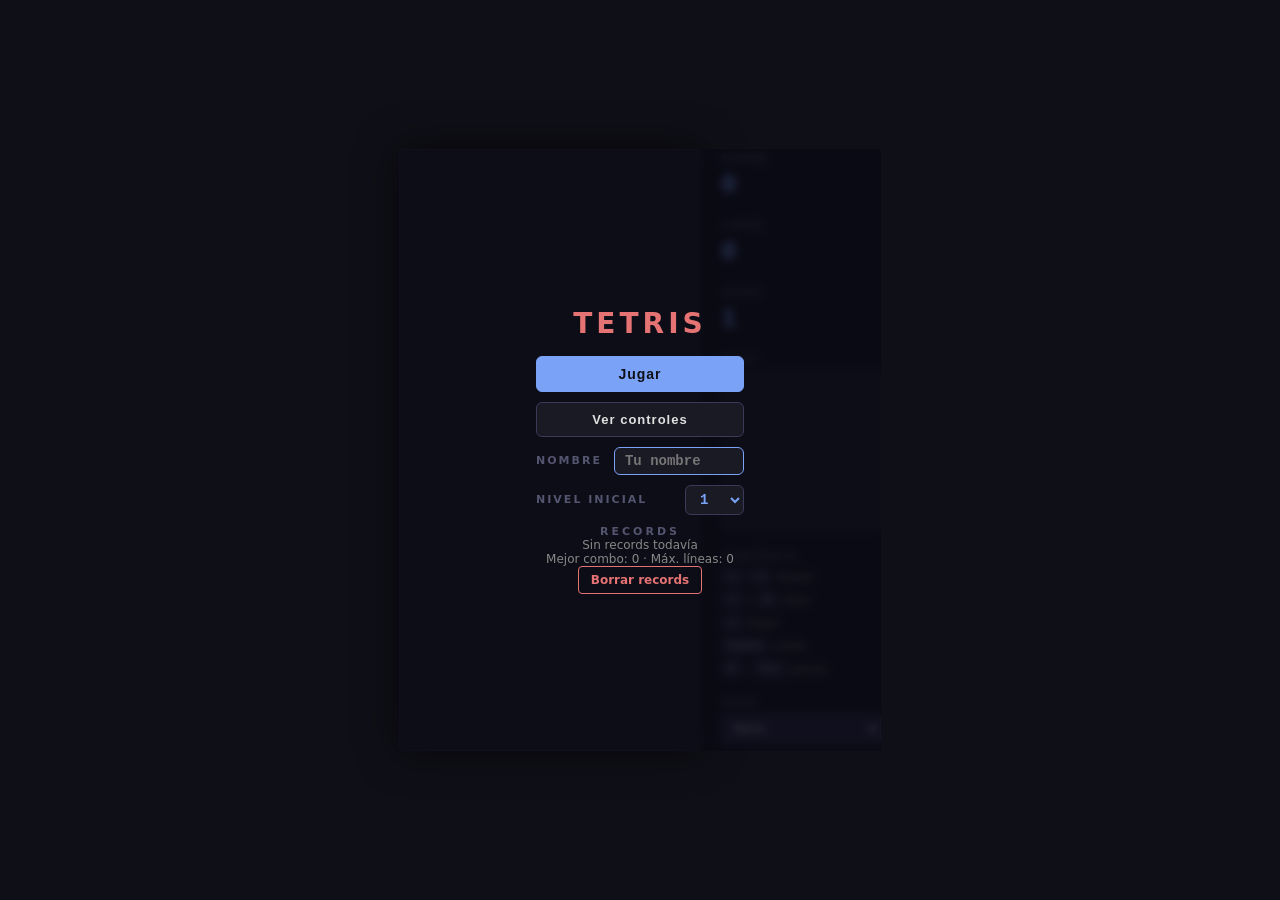
==== 03-claude-tetris/index.html @ 4aa4a39b "first commmit" ====
<!DOCTYPE html>
<html lang="es">
<head>
  <meta charset="UTF-8" />
  <meta name="viewport" content="width=device-width, initial-scale=1.0" />
  <title>Tetris</title>
  <link rel="stylesheet" href="style.css" />
</head>
<body>
  <div class="wrapper">
    <div class="game-container">
      <canvas id="board" width="300" height="600"></canvas>

      <aside class="panel">
        <div class="panel-section">
          <span class="label">SCORE</span>
          <span class="value" id="score">0</span>
        </div>
        <div class="panel-section">
          <span class="label">LINES</span>
          <span class="value" id="lines">0</span>
        </div>
        <div class="panel-section">
          <span class="label">LEVEL</span>
          <span class="value" id="level">1</span>
        </div>

        <div class="panel-section">
          <span class="label">NEXT</span>
          <canvas id="next-canvas" width="120" height="120"></canvas>
        </div>

        <div class="panel-section controls">
          <span class="label">CONTROLS</span>
          <ul>
            <li><kbd>←</kbd><kbd>→</kbd> mover</li>
            <li><kbd>↑</kbd> rotar</li>
            <li><kbd>↓</kbd> bajar</li>
            <li><kbd>Space</kbd> caída</li>
            <li><kbd>P</kbd> pausa</li>
          </ul>
        </div>
      </aside>
    </div>

    <div id="overlay" class="overlay hidden">
      <div class="overlay-box">
        <p id="overlay-title">GAME OVER</p>
        <p id="overlay-score"></p>
        <button id="restart-btn">Reiniciar</button>
      </div>
    </div>
  </div>

  <script src="game.js"></script>
  <script src="records.js"></script>
  <script src="skins.js"></script>
  <script src="pause-menu.js"></script>
</body>
</html>
---- 03-claude-tetris/style.css ----
*, *::before, *::after {
  box-sizing: border-box;
  margin: 0;
  padding: 0;
}

body {
  background: #0f0f17;
  color: #e0e0e0;
  font-family: system-ui, -apple-system, sans-serif;
  display: flex;
  align-items: center;
  justify-content: center;
  min-height: 100vh;
  user-select: none;
}

.wrapper {
  position: relative;
}

.game-container {
  display: flex;
  gap: 20px;
  align-items: flex-start;
}

#board {
  display: block;
  border: 1px solid #2a2a3a;
  background: #1a1a25;
  border-radius: 4px;
  box-shadow: 0 0 40px rgba(0, 0, 0, 0.6);
}

/* ---- Panel lateral ---- */
.panel {
  width: 160px;
  display: flex;
  flex-direction: column;
  gap: 20px;
  padding-top: 4px;
}

.panel-section {
  display: flex;
  flex-direction: column;
  gap: 6px;
}

.label {
  font-size: 10px;
  letter-spacing: 2px;
  color: #555570;
  font-weight: 600;
}

.value {
  font-family: 'Courier New', Courier, monospace;
  font-size: 26px;
  font-weight: 700;
  color: #7aa2f7;
  letter-spacing: 1px;
}

#next-canvas {
  display: block;
  border: 1px solid #2a2a3a;
  background: #1a1a25;
  border-radius: 4px;
}

/* ---- Controles ---- */
.controls ul {
  list-style: none;
  display: flex;
  flex-direction: column;
  gap: 6px;
}

.controls li {
  font-size: 12px;
  color: #888;
  display: flex;
  align-items: center;
  gap: 4px;
}

kbd {
  background: #22223a;
  border: 1px solid #3a3a5a;
  border-radius: 3px;
  padding: 1px 6px;
  font-size: 11px;
  font-family: inherit;
  color: #aaa;
}

/* ---- Overlay ---- */
.overlay {
  position: absolute;
  inset: 0;
  display: flex;
  align-items: center;
  justify-content: center;
  background: rgba(10, 10, 20, 0.75);
  backdrop-filter: blur(4px);
  border-radius: 4px;
}

.overlay.hidden {
  display: none;
}

.overlay-box {
  text-align: center;
  display: flex;
  flex-direction: column;
  gap: 12px;
  align-items: center;
}

#overlay-title {
  font-size: 28px;
  font-weight: 800;
  letter-spacing: 4px;
  color: #e57373;
}

#overlay-score {
  font-family: 'Courier New', Courier, monospace;
  font-size: 14px;
  color: #7aa2f7;
}

#restart-btn {
  margin-top: 8px;
  background: #7aa2f7;
  color: #0f0f17;
  border: none;
  border-radius: 6px;
  padding: 10px 28px;
  font-size: 14px;
  font-weight: 700;
  cursor: pointer;
  letter-spacing: 1px;
  transition: background 0.15s;
}

#restart-btn:hover {
  background: #9bbdff;
}

/* ---- Menú de pausa ---- */
#pause-menu {
  display: flex;
  flex-direction: column;
  gap: 10px;
  align-items: stretch;
  min-width: 200px;
  margin-top: 4px;
}

#pause-menu.hidden,
#pause-menu .hidden,
#restart-btn.hidden,
#overlay-score.hidden {
  display: none;
}

.pm-btn {
  background: #1a1a25;
  color: #e0e0e0;
  border: 1px solid #3a3a5a;
  border-radius: 6px;
  padding: 9px 20px;
  font-size: 13px;
  font-weight: 600;
  letter-spacing: 1px;
  cursor: pointer;
  transition: background 0.15s, border-color 0.15s;
}

.pm-btn:hover {
  background: #22223a;
  border-color: #7aa2f7;
}

.pm-btn-primary {
  background: #7aa2f7;
  color: #0f0f17;
  border-color: #7aa2f7;
  font-weight: 700;
  font-size: 14px;
}

.pm-btn-primary:hover {
  background: #9bbdff;
  border-color: #9bbdff;
}

#pm-controls-list {
  list-style: none;
  display: flex;
  flex-direction: column;
  gap: 6px;
  text-align: left;
  padding: 10px 12px;
  background: #1a1a25;
  border: 1px solid #2a2a3a;
  border-radius: 6px;
}

#pm-controls-list li {
  font-size: 12px;
  color: #888;
  display: flex;
  align-items: center;
  gap: 4px;
}

#pm-level-row {
  display: flex;
  align-items: center;
  justify-content: space-between;
  gap: 12px;
  font-size: 11px;
  letter-spacing: 2px;
  color: #555570;
  font-weight: 600;
  text-transform: uppercase;
}

#pm-name-row {
  display: flex;
  align-items: center;
  justify-content: space-between;
  gap: 12px;
  font-size: 11px;
  letter-spacing: 2px;
  color: #555570;
  font-weight: 600;
  text-transform: uppercase;
}

#pm-name-row.hidden {
  display: none;
}

#player-name {
  font-family: 'Courier New', Courier, monospace;
  font-size: 14px;
  font-weight: 700;
  color: #e0e0e0;
  background: #1a1a25;
  border: 1px solid #3a3a5a;
  border-radius: 6px;
  padding: 5px 10px;
  width: 130px;
  outline: none;
  user-select: text;
}

#player-name:focus {
  border-color: #7aa2f7;
}

#start-level {
  font-family: 'Courier New', Courier, monospace;
  font-size: 14px;
  font-weight: 700;
  color: #7aa2f7;
  background: #1a1a25;
  border: 1px solid #3a3a5a;
  border-radius: 6px;
  padding: 5px 10px;
  cursor: pointer;
}

#start-level:focus {
  outline: none;
  border-color: #7aa2f7;
}

#start-extras:empty {
  display: none;
}

/* ---- Records ---- */
#records-box {
  display: flex;
  flex-direction: column;
  align-items: center;
  gap: 8px;
  margin-top: 4px;
  font-family: 'Courier New', Courier, monospace;
}

.records-title {
  font-size: 11px;
  letter-spacing: 3px;
  color: #555570;
  font-weight: 700;
}

.records-empty,
.records-stats,
.records-msg {
  font-size: 12px;
  color: #888;
}

.records-msg {
  color: #ffd54f;
}

.records-table {
  border-collapse: collapse;
  font-size: 12px;
  color: #c0c0d0;
}

.records-table th,
.records-table td {
  padding: 2px 8px;
  text-align: right;
  white-space: nowrap;
}

.records-table th {
  font-size: 10px;
  letter-spacing: 1px;
  color: #555570;
  font-weight: 600;
  border-bottom: 1px solid #2a2a3a;
}

.records-table .records-name {
  text-align: left;
}

.records-table .records-date {
  color: #666;
}

.records-table tr.is-new td {
  color: #ffd54f;
  font-weight: 700;
}

.records-form-row {
  display: flex;
  gap: 6px;
}

.records-input {
  background: #1a1a25;
  border: 1px solid #3a3a5a;
  border-radius: 4px;
  color: #e0e0e0;
  padding: 6px 8px;
  font-size: 13px;
  font-family: inherit;
  width: 140px;
  outline: none;
  user-select: text;
}

.records-input:focus {
  border-color: #7aa2f7;
}

.records-btn {
  background: #7aa2f7;
  color: #0f0f17;
  border: none;
  border-radius: 4px;
  padding: 6px 12px;
  font-size: 12px;
  font-weight: 700;
  cursor: pointer;
  font-family: inherit;
  transition: background 0.15s;
}

.records-btn:hover {
  background: #9bbdff;
}

.records-btn-danger {
  background: transparent;
  color: #e57373;
  border: 1px solid #e57373;
}

.records-btn-danger:hover {
  background: rgba(229, 115, 115, 0.15);
}

/* ---- Skins ---- */
#skin-select {
  background: #22223a;
  color: #e0e0e0;
  border: 1px solid #3a3a5a;
  border-radius: 4px;
  padding: 6px 8px;
  font-size: 12px;
  font-family: inherit;
  cursor: pointer;
  outline: none;
}

#skin-select:focus {
  border-color: #7aa2f7;
}

#skin-select option {
  background: #1a1a25;
  color: #e0e0e0;
}

body[data-skin="neon"] {
  background: #000;
}

body[data-skin="neon"] #board,
body[data-skin="neon"] #next-canvas {
  background: #050508;
  border-color: #1f1f3a;
  box-shadow: 0 0 30px rgba(0, 240, 255, 0.25);
}

body[data-skin="pastel"] {
  background: #2b2540;
}

body[data-skin="pastel"] #board,
body[data-skin="pastel"] #next-canvas {
  background: #332c4d;
  border-color: #4a4066;
}

body[data-skin="pixel"] {
  background: #1b1b1b;
}

body[data-skin="pixel"] #board,
body[data-skin="pixel"] #next-canvas {
  background: #242424;
  border-color: #3a3a3a;
  image-rendering: pixelated;
}

/* El overlay cubre también el panel lateral: dejar pasar los clics fuera de la
   caja central para poder cambiar el skin en pausa / game over. */
.overlay {
  pointer-events: none;
}

.overlay-box {
  pointer-events: auto;
}
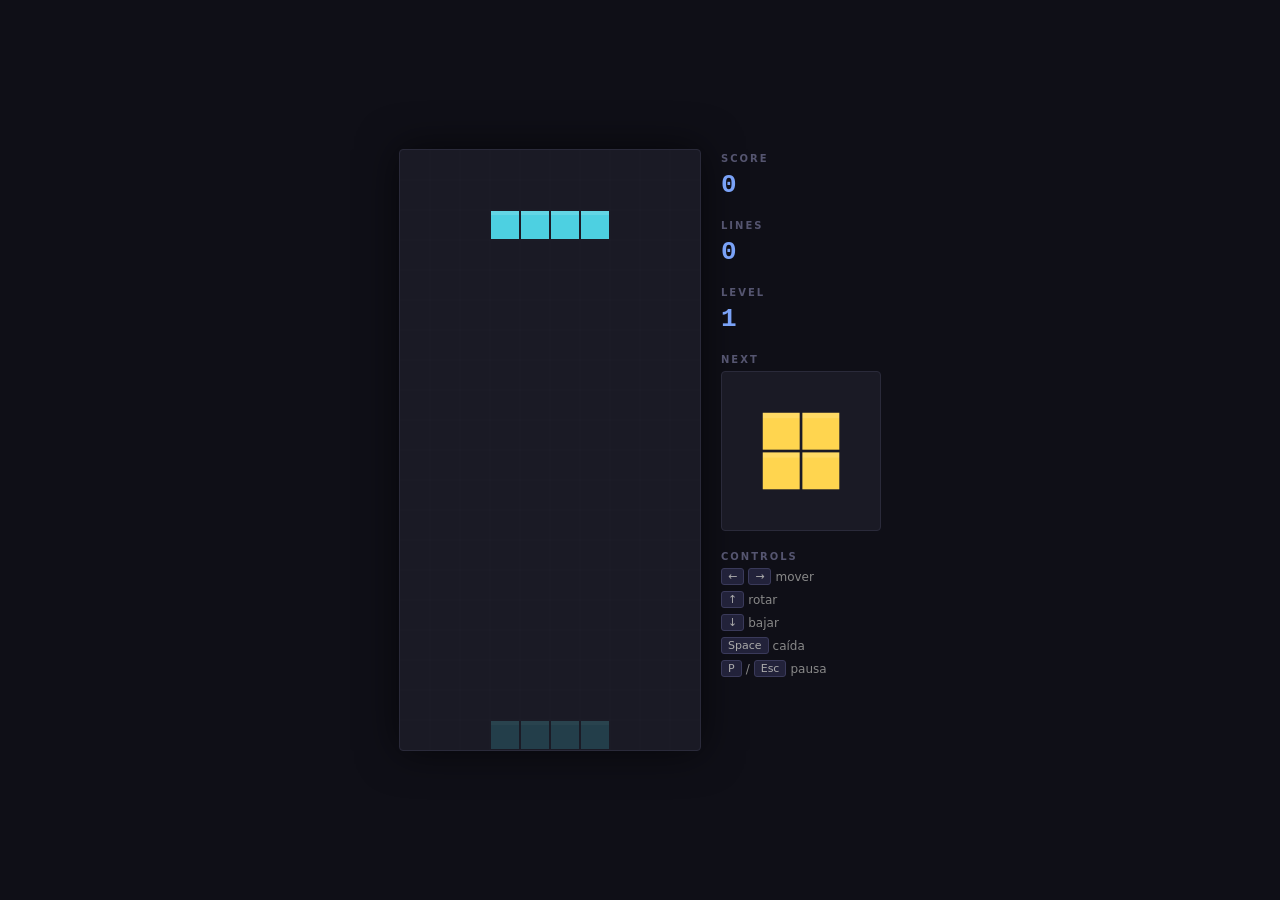
==== commit 7ab2b411: "Añadir menú de pausa completo Al pausar con P o Escape el overlay muestra un menú con: - Reanudar: v" ====
--- a/03-claude-tetris/index.html
+++ b/03-claude-tetris/index.html
@@ -37,7 +37,7 @@
             <li><kbd>↑</kbd> rotar</li>
             <li><kbd>↓</kbd> bajar</li>
             <li><kbd>Space</kbd> caída</li>
-            <li><kbd>P</kbd> pausa</li>
+            <li><kbd>P</kbd> / <kbd>Esc</kbd> pausa</li>
           </ul>
         </div>
       </aside>
@@ -47,14 +47,30 @@
       <div class="overlay-box">
         <p id="overlay-title">GAME OVER</p>
         <p id="overlay-score"></p>
+
+        <div id="pause-menu" class="hidden">
+          <button id="pm-resume" type="button">Reanudar</button>
+          <button id="pm-restart" type="button">Reiniciar</button>
+          <button id="pm-controls" type="button" aria-expanded="false">Ver controles</button>
+          <ul id="pm-controls-list" class="hidden">
+            <li><kbd>←</kbd><kbd>→</kbd> mover</li>
+            <li><kbd>↑</kbd> / <kbd>X</kbd> rotar</li>
+            <li><kbd>↓</kbd> bajar</li>
+            <li><kbd>Space</kbd> caída instantánea</li>
+            <li><kbd>P</kbd> / <kbd>Esc</kbd> pausa</li>
+          </ul>
+          <label class="pm-level">
+            <span>Nivel inicial</span>
+            <select id="start-level"></select>
+          </label>
+          <p class="pm-hint">Se aplica en la próxima partida</p>
+        </div>
+
         <button id="restart-btn">Reiniciar</button>
       </div>
     </div>
   </div>
 
   <script src="game.js"></script>
-  <script src="records.js"></script>
-  <script src="skins.js"></script>
-  <script src="pause-menu.js"></script>
 </body>
 </html>
--- a/03-claude-tetris/style.css
+++ b/03-claude-tetris/style.css
@@ -158,45 +158,41 @@
   gap: 10px;
   align-items: stretch;
   min-width: 200px;
-  margin-top: 4px;
-}
-
-#pause-menu.hidden,
-#pause-menu .hidden,
-#restart-btn.hidden,
-#overlay-score.hidden {
-  display: none;
-}
-
-.pm-btn {
-  background: #1a1a25;
+}
+
+#pause-menu.hidden {
+  display: none;
+}
+
+#pause-menu button {
+  background: #22223a;
   color: #e0e0e0;
   border: 1px solid #3a3a5a;
   border-radius: 6px;
   padding: 9px 20px;
-  font-size: 13px;
+  font-size: 14px;
   font-weight: 600;
-  letter-spacing: 1px;
   cursor: pointer;
+  letter-spacing: 1px;
   transition: background 0.15s, border-color 0.15s;
 }
 
-.pm-btn:hover {
-  background: #22223a;
+#pause-menu button:hover,
+#pause-menu button:focus-visible {
+  background: #2e2e4a;
   border-color: #7aa2f7;
-}
-
-.pm-btn-primary {
+  outline: none;
+}
+
+#pause-menu #pm-resume {
   background: #7aa2f7;
   color: #0f0f17;
   border-color: #7aa2f7;
-  font-weight: 700;
-  font-size: 14px;
-}
-
-.pm-btn-primary:hover {
+}
+
+#pause-menu #pm-resume:hover,
+#pause-menu #pm-resume:focus-visible {
   background: #9bbdff;
-  border-color: #9bbdff;
 }
 
 #pm-controls-list {
@@ -204,259 +200,52 @@
   display: flex;
   flex-direction: column;
   gap: 6px;
+  padding: 8px 12px;
+  background: rgba(34, 34, 58, 0.5);
+  border-radius: 6px;
   text-align: left;
-  padding: 10px 12px;
-  background: #1a1a25;
-  border: 1px solid #2a2a3a;
-  border-radius: 6px;
+}
+
+#pm-controls-list.hidden {
+  display: none;
 }
 
 #pm-controls-list li {
   font-size: 12px;
-  color: #888;
+  color: #aaa;
   display: flex;
   align-items: center;
   gap: 4px;
 }
 
-#pm-level-row {
+.pm-level {
   display: flex;
   align-items: center;
   justify-content: space-between;
   gap: 12px;
-  font-size: 11px;
-  letter-spacing: 2px;
-  color: #555570;
-  font-weight: 600;
-  text-transform: uppercase;
-}
-
-#pm-name-row {
-  display: flex;
-  align-items: center;
-  justify-content: space-between;
-  gap: 12px;
-  font-size: 11px;
-  letter-spacing: 2px;
-  color: #555570;
-  font-weight: 600;
-  text-transform: uppercase;
-}
-
-#pm-name-row.hidden {
-  display: none;
-}
-
-#player-name {
-  font-family: 'Courier New', Courier, monospace;
-  font-size: 14px;
-  font-weight: 700;
-  color: #e0e0e0;
-  background: #1a1a25;
-  border: 1px solid #3a3a5a;
-  border-radius: 6px;
-  padding: 5px 10px;
-  width: 130px;
-  outline: none;
-  user-select: text;
-}
-
-#player-name:focus {
-  border-color: #7aa2f7;
-}
-
-#start-level {
-  font-family: 'Courier New', Courier, monospace;
-  font-size: 14px;
-  font-weight: 700;
-  color: #7aa2f7;
-  background: #1a1a25;
-  border: 1px solid #3a3a5a;
-  border-radius: 6px;
-  padding: 5px 10px;
-  cursor: pointer;
-}
-
-#start-level:focus {
-  outline: none;
-  border-color: #7aa2f7;
-}
-
-#start-extras:empty {
-  display: none;
-}
-
-/* ---- Records ---- */
-#records-box {
-  display: flex;
-  flex-direction: column;
-  align-items: center;
-  gap: 8px;
-  margin-top: 4px;
-  font-family: 'Courier New', Courier, monospace;
-}
-
-.records-title {
-  font-size: 11px;
-  letter-spacing: 3px;
-  color: #555570;
-  font-weight: 700;
-}
-
-.records-empty,
-.records-stats,
-.records-msg {
   font-size: 12px;
   color: #888;
-}
-
-.records-msg {
-  color: #ffd54f;
-}
-
-.records-table {
-  border-collapse: collapse;
-  font-size: 12px;
-  color: #c0c0d0;
-}
-
-.records-table th,
-.records-table td {
-  padding: 2px 8px;
-  text-align: right;
-  white-space: nowrap;
-}
-
-.records-table th {
-  font-size: 10px;
-  letter-spacing: 1px;
-  color: #555570;
-  font-weight: 600;
-  border-bottom: 1px solid #2a2a3a;
-}
-
-.records-table .records-name {
-  text-align: left;
-}
-
-.records-table .records-date {
-  color: #666;
-}
-
-.records-table tr.is-new td {
-  color: #ffd54f;
-  font-weight: 700;
-}
-
-.records-form-row {
-  display: flex;
-  gap: 6px;
-}
-
-.records-input {
-  background: #1a1a25;
-  border: 1px solid #3a3a5a;
-  border-radius: 4px;
-  color: #e0e0e0;
-  padding: 6px 8px;
-  font-size: 13px;
-  font-family: inherit;
-  width: 140px;
-  outline: none;
-  user-select: text;
-}
-
-.records-input:focus {
-  border-color: #7aa2f7;
-}
-
-.records-btn {
-  background: #7aa2f7;
-  color: #0f0f17;
-  border: none;
-  border-radius: 4px;
-  padding: 6px 12px;
-  font-size: 12px;
-  font-weight: 700;
-  cursor: pointer;
-  font-family: inherit;
-  transition: background 0.15s;
-}
-
-.records-btn:hover {
-  background: #9bbdff;
-}
-
-.records-btn-danger {
-  background: transparent;
-  color: #e57373;
-  border: 1px solid #e57373;
-}
-
-.records-btn-danger:hover {
-  background: rgba(229, 115, 115, 0.15);
-}
-
-/* ---- Skins ---- */
-#skin-select {
+  letter-spacing: 1px;
+}
+
+#start-level {
   background: #22223a;
   color: #e0e0e0;
   border: 1px solid #3a3a5a;
-  border-radius: 4px;
-  padding: 6px 8px;
-  font-size: 12px;
-  font-family: inherit;
+  border-radius: 6px;
+  padding: 5px 8px;
+  font-size: 13px;
+  font-family: 'Courier New', Courier, monospace;
   cursor: pointer;
-  outline: none;
-}
-
-#skin-select:focus {
-  border-color: #7aa2f7;
-}
-
-#skin-select option {
-  background: #1a1a25;
-  color: #e0e0e0;
-}
-
-body[data-skin="neon"] {
-  background: #000;
-}
-
-body[data-skin="neon"] #board,
-body[data-skin="neon"] #next-canvas {
-  background: #050508;
-  border-color: #1f1f3a;
-  box-shadow: 0 0 30px rgba(0, 240, 255, 0.25);
-}
-
-body[data-skin="pastel"] {
-  background: #2b2540;
-}
-
-body[data-skin="pastel"] #board,
-body[data-skin="pastel"] #next-canvas {
-  background: #332c4d;
-  border-color: #4a4066;
-}
-
-body[data-skin="pixel"] {
-  background: #1b1b1b;
-}
-
-body[data-skin="pixel"] #board,
-body[data-skin="pixel"] #next-canvas {
-  background: #242424;
-  border-color: #3a3a3a;
-  image-rendering: pixelated;
-}
-
-/* El overlay cubre también el panel lateral: dejar pasar los clics fuera de la
-   caja central para poder cambiar el skin en pausa / game over. */
-.overlay {
-  pointer-events: none;
-}
-
-.overlay-box {
-  pointer-events: auto;
-}
+}
+
+.pm-hint {
+  font-size: 10px;
+  color: #555570;
+  letter-spacing: 1px;
+}
+
+#restart-btn.hidden,
+#overlay-score.hidden {
+  display: none;
+}
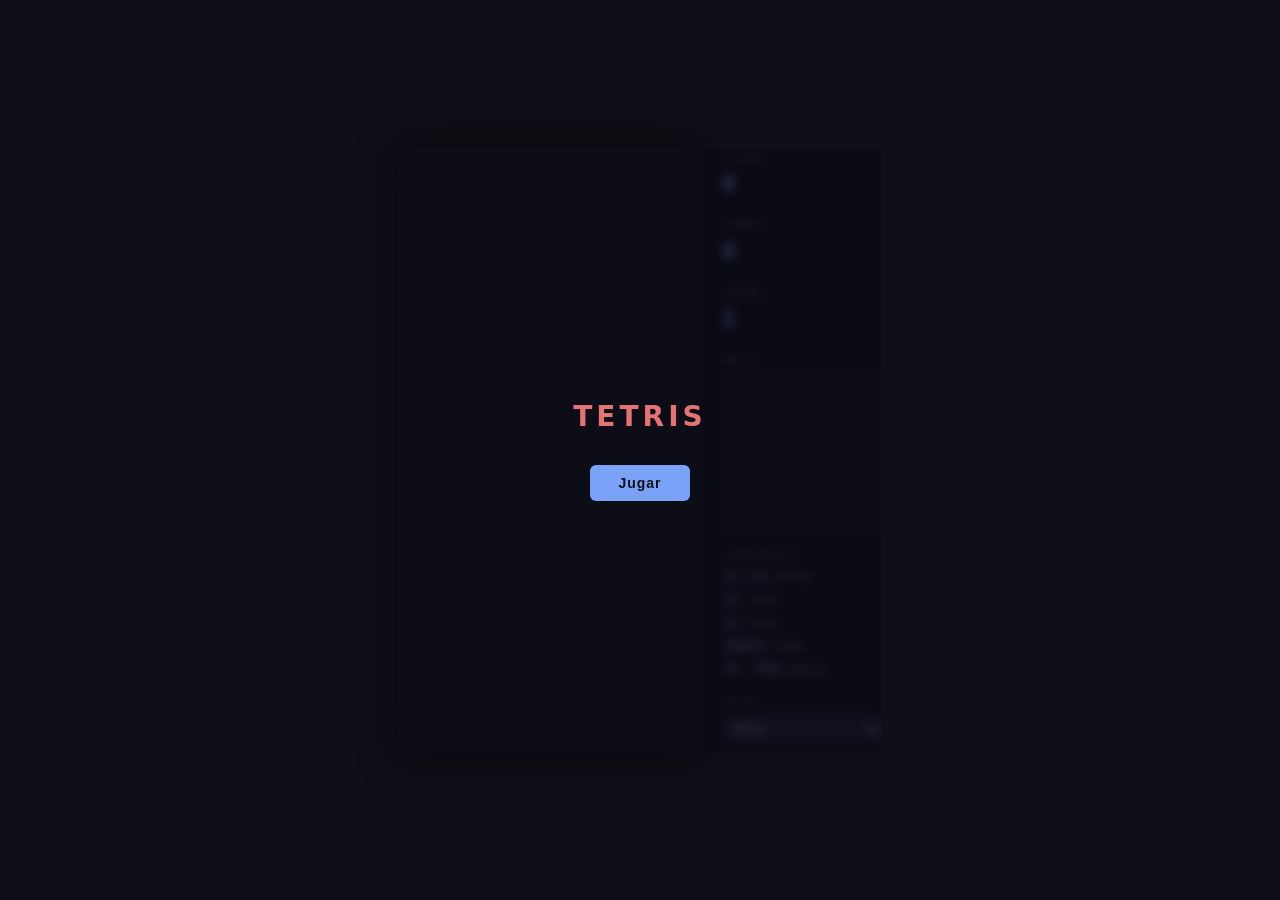
==== commit a35e6e0f: "Add visual skins (Retro, Neon, Pastel, Pixel art) New skins.js exposes window.Skins with four comple" ====
--- a/03-claude-tetris/index.html
+++ b/03-claude-tetris/index.html
@@ -72,5 +72,7 @@
   </div>
 
   <script src="game.js"></script>
+  <script src="skins.js"></script>
+  <script src="records.js"></script>
 </body>
 </html>
--- a/03-claude-tetris/style.css
+++ b/03-claude-tetris/style.css
@@ -249,3 +249,193 @@
 #overlay-score.hidden {
   display: none;
 }
+
+/* ---- Records ---- */
+#records-box {
+  display: flex;
+  flex-direction: column;
+  align-items: center;
+  gap: 10px;
+  width: 270px;
+  max-width: 100%;
+}
+
+.records-table {
+  width: 100%;
+  border-collapse: collapse;
+  font-family: 'Courier New', Courier, monospace;
+  font-size: 12px;
+  color: #c0c0d0;
+}
+
+.records-table th {
+  font-size: 9px;
+  letter-spacing: 1.5px;
+  color: #555570;
+  font-weight: 600;
+  text-align: left;
+  padding: 2px 4px;
+  border-bottom: 1px solid #2a2a3a;
+}
+
+.records-table td {
+  padding: 3px 4px;
+  text-align: left;
+  white-space: nowrap;
+  overflow: hidden;
+  text-overflow: ellipsis;
+  max-width: 90px;
+}
+
+.records-table th:nth-child(3),
+.records-table td:nth-child(3),
+.records-table th:nth-child(4),
+.records-table td:nth-child(4) {
+  text-align: right;
+}
+
+.records-table tr.is-new td {
+  color: #ffd54f;
+  font-weight: 700;
+  background: rgba(255, 213, 79, 0.08);
+}
+
+.records-table .records-empty td {
+  text-align: center;
+  color: #666;
+  font-style: italic;
+  padding: 8px 4px;
+}
+
+.records-stats {
+  font-size: 11px;
+  letter-spacing: 1px;
+  color: #7aa2f7;
+  font-family: 'Courier New', Courier, monospace;
+}
+
+.records-form {
+  display: flex;
+  flex-wrap: wrap;
+  justify-content: center;
+  align-items: center;
+  gap: 6px;
+}
+
+.records-msg {
+  width: 100%;
+  font-size: 12px;
+  color: #ffd54f;
+  letter-spacing: 1px;
+}
+
+#player-name {
+  background: #1a1a25;
+  border: 1px solid #3a3a5a;
+  border-radius: 4px;
+  color: #e0e0e0;
+  padding: 6px 8px;
+  font-size: 13px;
+  width: 150px;
+  outline: none;
+}
+
+#player-name:focus {
+  border-color: #7aa2f7;
+}
+
+.records-save,
+.records-reset {
+  border: none;
+  border-radius: 4px;
+  padding: 6px 12px;
+  font-size: 12px;
+  font-weight: 700;
+  cursor: pointer;
+  letter-spacing: 1px;
+  transition: background 0.15s;
+}
+
+.records-save {
+  background: #ffd54f;
+  color: #0f0f17;
+}
+
+.records-save:hover {
+  background: #ffe082;
+}
+
+.records-reset {
+  background: transparent;
+  color: #888;
+  border: 1px solid #3a3a5a;
+}
+
+.records-reset:hover {
+  color: #e57373;
+  border-color: #e57373;
+}
+
+/* ---- Skins ---- */
+#skin-select {
+  background: #22223a;
+  color: #e0e0e0;
+  border: 1px solid #3a3a5a;
+  border-radius: 4px;
+  padding: 6px 8px;
+  font-size: 12px;
+  font-family: inherit;
+  cursor: pointer;
+  outline: none;
+}
+
+#skin-select:focus {
+  border-color: #7aa2f7;
+}
+
+#skin-select option {
+  background: #1a1a25;
+  color: #e0e0e0;
+}
+
+body[data-skin="neon"] {
+  background: #000;
+}
+
+body[data-skin="neon"] #board,
+body[data-skin="neon"] #next-canvas {
+  background: #050508;
+  border-color: #1f1f3a;
+  box-shadow: 0 0 30px rgba(0, 240, 255, 0.25);
+}
+
+body[data-skin="pastel"] {
+  background: #2b2540;
+}
+
+body[data-skin="pastel"] #board,
+body[data-skin="pastel"] #next-canvas {
+  background: #332c4d;
+  border-color: #4a4066;
+}
+
+body[data-skin="pixel"] {
+  background: #1b1b1b;
+}
+
+body[data-skin="pixel"] #board,
+body[data-skin="pixel"] #next-canvas {
+  background: #242424;
+  border-color: #3a3a3a;
+  image-rendering: pixelated;
+}
+
+/* El overlay cubre también el panel lateral: dejar pasar los clics fuera de la
+   caja central para poder cambiar el skin en pausa / game over. */
+.overlay {
+  pointer-events: none;
+}
+
+.overlay-box {
+  pointer-events: auto;
+}
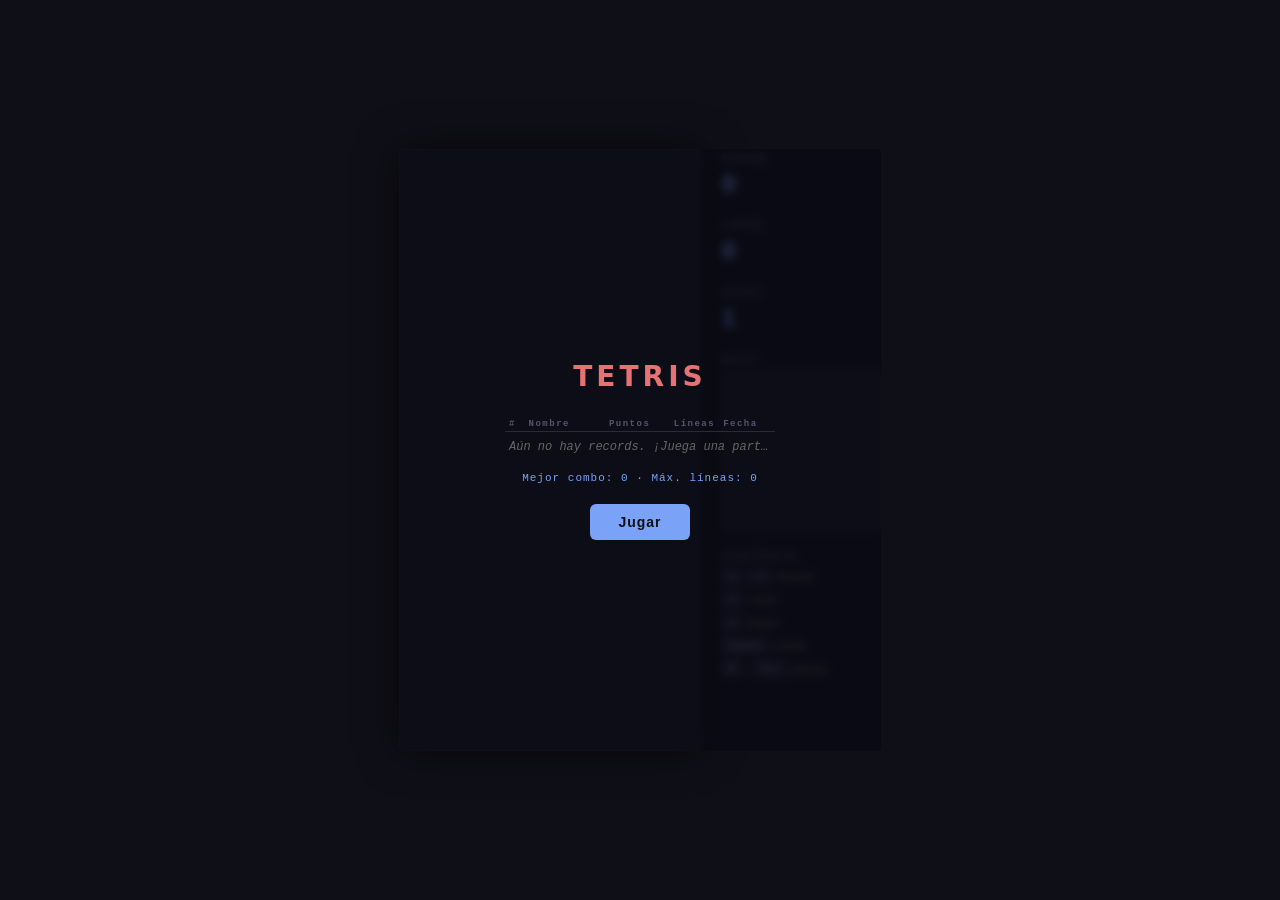
==== commit f33eb9ad: "Añadir tabla de records local en localStorage - records.js: top 5 con nombre (campo de texto al game" ====
--- a/03-claude-tetris/index.html
+++ b/03-claude-tetris/index.html
@@ -72,7 +72,6 @@
   </div>
 
   <script src="game.js"></script>
-  <script src="skins.js"></script>
   <script src="records.js"></script>
 </body>
 </html>
--- a/03-claude-tetris/style.css
+++ b/03-claude-tetris/style.css
@@ -375,67 +375,3 @@
   color: #e57373;
   border-color: #e57373;
 }
-
-/* ---- Skins ---- */
-#skin-select {
-  background: #22223a;
-  color: #e0e0e0;
-  border: 1px solid #3a3a5a;
-  border-radius: 4px;
-  padding: 6px 8px;
-  font-size: 12px;
-  font-family: inherit;
-  cursor: pointer;
-  outline: none;
-}
-
-#skin-select:focus {
-  border-color: #7aa2f7;
-}
-
-#skin-select option {
-  background: #1a1a25;
-  color: #e0e0e0;
-}
-
-body[data-skin="neon"] {
-  background: #000;
-}
-
-body[data-skin="neon"] #board,
-body[data-skin="neon"] #next-canvas {
-  background: #050508;
-  border-color: #1f1f3a;
-  box-shadow: 0 0 30px rgba(0, 240, 255, 0.25);
-}
-
-body[data-skin="pastel"] {
-  background: #2b2540;
-}
-
-body[data-skin="pastel"] #board,
-body[data-skin="pastel"] #next-canvas {
-  background: #332c4d;
-  border-color: #4a4066;
-}
-
-body[data-skin="pixel"] {
-  background: #1b1b1b;
-}
-
-body[data-skin="pixel"] #board,
-body[data-skin="pixel"] #next-canvas {
-  background: #242424;
-  border-color: #3a3a3a;
-  image-rendering: pixelated;
-}
-
-/* El overlay cubre también el panel lateral: dejar pasar los clics fuera de la
-   caja central para poder cambiar el skin en pausa / game over. */
-.overlay {
-  pointer-events: none;
-}
-
-.overlay-box {
-  pointer-events: auto;
-}
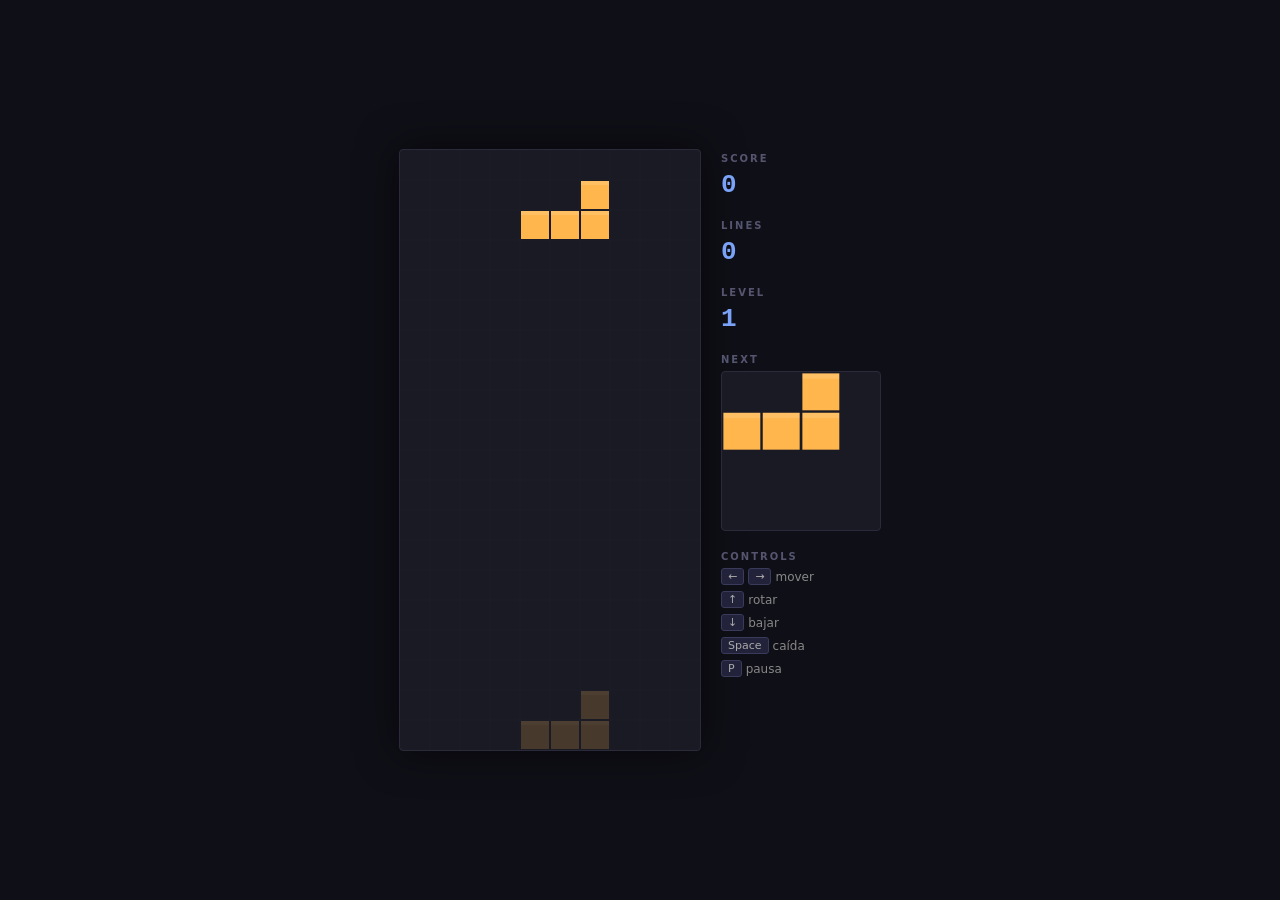
==== commit d1fefd64: "Simplificar Tetris: quitar records, skins y menú de pausa - Eliminar records.js, skins.js y pause-me" ====
--- a/03-claude-tetris/index.html
+++ b/03-claude-tetris/index.html
@@ -37,7 +37,7 @@
             <li><kbd>↑</kbd> rotar</li>
             <li><kbd>↓</kbd> bajar</li>
             <li><kbd>Space</kbd> caída</li>
-            <li><kbd>P</kbd> / <kbd>Esc</kbd> pausa</li>
+            <li><kbd>P</kbd> pausa</li>
           </ul>
         </div>
       </aside>
@@ -47,31 +47,11 @@
       <div class="overlay-box">
         <p id="overlay-title">GAME OVER</p>
         <p id="overlay-score"></p>
-
-        <div id="pause-menu" class="hidden">
-          <button id="pm-resume" type="button">Reanudar</button>
-          <button id="pm-restart" type="button">Reiniciar</button>
-          <button id="pm-controls" type="button" aria-expanded="false">Ver controles</button>
-          <ul id="pm-controls-list" class="hidden">
-            <li><kbd>←</kbd><kbd>→</kbd> mover</li>
-            <li><kbd>↑</kbd> / <kbd>X</kbd> rotar</li>
-            <li><kbd>↓</kbd> bajar</li>
-            <li><kbd>Space</kbd> caída instantánea</li>
-            <li><kbd>P</kbd> / <kbd>Esc</kbd> pausa</li>
-          </ul>
-          <label class="pm-level">
-            <span>Nivel inicial</span>
-            <select id="start-level"></select>
-          </label>
-          <p class="pm-hint">Se aplica en la próxima partida</p>
-        </div>
-
         <button id="restart-btn">Reiniciar</button>
       </div>
     </div>
   </div>
 
   <script src="game.js"></script>
-  <script src="records.js"></script>
 </body>
 </html>
--- a/03-claude-tetris/style.css
+++ b/03-claude-tetris/style.css
@@ -150,228 +150,3 @@
 #restart-btn:hover {
   background: #9bbdff;
 }
-
-/* ---- Menú de pausa ---- */
-#pause-menu {
-  display: flex;
-  flex-direction: column;
-  gap: 10px;
-  align-items: stretch;
-  min-width: 200px;
-}
-
-#pause-menu.hidden {
-  display: none;
-}
-
-#pause-menu button {
-  background: #22223a;
-  color: #e0e0e0;
-  border: 1px solid #3a3a5a;
-  border-radius: 6px;
-  padding: 9px 20px;
-  font-size: 14px;
-  font-weight: 600;
-  cursor: pointer;
-  letter-spacing: 1px;
-  transition: background 0.15s, border-color 0.15s;
-}
-
-#pause-menu button:hover,
-#pause-menu button:focus-visible {
-  background: #2e2e4a;
-  border-color: #7aa2f7;
-  outline: none;
-}
-
-#pause-menu #pm-resume {
-  background: #7aa2f7;
-  color: #0f0f17;
-  border-color: #7aa2f7;
-}
-
-#pause-menu #pm-resume:hover,
-#pause-menu #pm-resume:focus-visible {
-  background: #9bbdff;
-}
-
-#pm-controls-list {
-  list-style: none;
-  display: flex;
-  flex-direction: column;
-  gap: 6px;
-  padding: 8px 12px;
-  background: rgba(34, 34, 58, 0.5);
-  border-radius: 6px;
-  text-align: left;
-}
-
-#pm-controls-list.hidden {
-  display: none;
-}
-
-#pm-controls-list li {
-  font-size: 12px;
-  color: #aaa;
-  display: flex;
-  align-items: center;
-  gap: 4px;
-}
-
-.pm-level {
-  display: flex;
-  align-items: center;
-  justify-content: space-between;
-  gap: 12px;
-  font-size: 12px;
-  color: #888;
-  letter-spacing: 1px;
-}
-
-#start-level {
-  background: #22223a;
-  color: #e0e0e0;
-  border: 1px solid #3a3a5a;
-  border-radius: 6px;
-  padding: 5px 8px;
-  font-size: 13px;
-  font-family: 'Courier New', Courier, monospace;
-  cursor: pointer;
-}
-
-.pm-hint {
-  font-size: 10px;
-  color: #555570;
-  letter-spacing: 1px;
-}
-
-#restart-btn.hidden,
-#overlay-score.hidden {
-  display: none;
-}
-
-/* ---- Records ---- */
-#records-box {
-  display: flex;
-  flex-direction: column;
-  align-items: center;
-  gap: 10px;
-  width: 270px;
-  max-width: 100%;
-}
-
-.records-table {
-  width: 100%;
-  border-collapse: collapse;
-  font-family: 'Courier New', Courier, monospace;
-  font-size: 12px;
-  color: #c0c0d0;
-}
-
-.records-table th {
-  font-size: 9px;
-  letter-spacing: 1.5px;
-  color: #555570;
-  font-weight: 600;
-  text-align: left;
-  padding: 2px 4px;
-  border-bottom: 1px solid #2a2a3a;
-}
-
-.records-table td {
-  padding: 3px 4px;
-  text-align: left;
-  white-space: nowrap;
-  overflow: hidden;
-  text-overflow: ellipsis;
-  max-width: 90px;
-}
-
-.records-table th:nth-child(3),
-.records-table td:nth-child(3),
-.records-table th:nth-child(4),
-.records-table td:nth-child(4) {
-  text-align: right;
-}
-
-.records-table tr.is-new td {
-  color: #ffd54f;
-  font-weight: 700;
-  background: rgba(255, 213, 79, 0.08);
-}
-
-.records-table .records-empty td {
-  text-align: center;
-  color: #666;
-  font-style: italic;
-  padding: 8px 4px;
-}
-
-.records-stats {
-  font-size: 11px;
-  letter-spacing: 1px;
-  color: #7aa2f7;
-  font-family: 'Courier New', Courier, monospace;
-}
-
-.records-form {
-  display: flex;
-  flex-wrap: wrap;
-  justify-content: center;
-  align-items: center;
-  gap: 6px;
-}
-
-.records-msg {
-  width: 100%;
-  font-size: 12px;
-  color: #ffd54f;
-  letter-spacing: 1px;
-}
-
-#player-name {
-  background: #1a1a25;
-  border: 1px solid #3a3a5a;
-  border-radius: 4px;
-  color: #e0e0e0;
-  padding: 6px 8px;
-  font-size: 13px;
-  width: 150px;
-  outline: none;
-}
-
-#player-name:focus {
-  border-color: #7aa2f7;
-}
-
-.records-save,
-.records-reset {
-  border: none;
-  border-radius: 4px;
-  padding: 6px 12px;
-  font-size: 12px;
-  font-weight: 700;
-  cursor: pointer;
-  letter-spacing: 1px;
-  transition: background 0.15s;
-}
-
-.records-save {
-  background: #ffd54f;
-  color: #0f0f17;
-}
-
-.records-save:hover {
-  background: #ffe082;
-}
-
-.records-reset {
-  background: transparent;
-  color: #888;
-  border: 1px solid #3a3a5a;
-}
-
-.records-reset:hover {
-  color: #e57373;
-  border-color: #e57373;
-}
